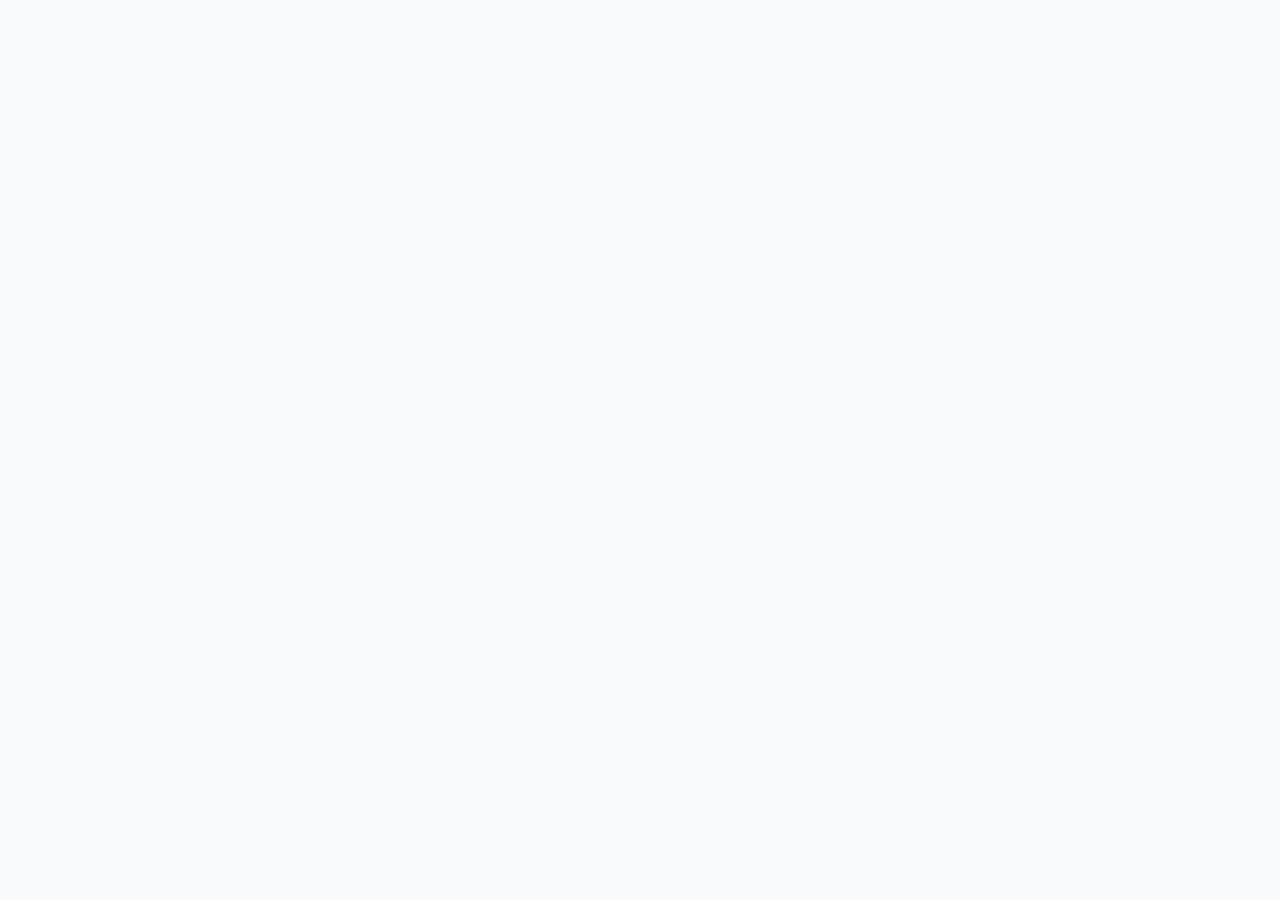
==== Frontend/habit.html @ 47358299 "Life dashboard" ====
<!DOCTYPE html>
<html lang="en">
<head>
    <meta charset="UTF-8">
    <meta name="viewport" content="width=device-width, initial-scale=1.0">
    <title>Habit</title>
    <link rel="stylesheet" href="css/habit.css">
    <link rel="stylesheet" href="css/global.css">
</head>
<body>
    
    <script src="js/habit.js"></script>
</body>
</html>
---- Frontend/css/global.css ----
@import url('https://fonts.googleapis.com/css2?family=Outfit:wght@300;400;500;600;700&display=swap');

:root {
    /* Define primary colors and theme variables */
    --primary: #6366f1;
    --primary-hover: #4f46e5;
    --secondary: #8b5cf6;
    --bg-color: #f8fafc;
    --text-color: #0f172a;
    --text-muted: #64748b;
    --card-bg: #ffffff;
    --card-shadow: 0 10px 15px -3px rgba(0, 0, 0, 0.05), 0 4px 6px -2px rgba(0, 0, 0, 0.025);
    --border-color: #e2e8f0;
    --success: #10b981;
    --danger: #ef4444;
    --radius: 12px;
    --transition: 0.3s ease;
}

* {
    margin: 0;
    padding: 0;
    box-sizing: border-box;
}

body {
    font-family: 'Outfit', sans-serif;
    background-color: var(--bg-color);
    color: var(--text-color);
    line-height: 1.6;
    display: flex;
    flex-direction: column;
    min-height: 100vh;
}

/* Navbar Styling */
.navbar {
    background: var(--card-bg);
    padding: 1rem 2rem;
    display: flex;
    justify-content: space-between;
    align-items: center;
    box-shadow: 0 4px 6px -1px rgba(0, 0, 0, 0.05);
    position: sticky;
    top: 0;
    z-index: 100;
}

.navbar .logo {
    font-size: 1.5rem;
    font-weight: 700;
    background: linear-gradient(135deg, var(--primary), var(--secondary));
    -webkit-background-clip: text;
    background-clip: text;
    -webkit-text-fill-color: transparent;
    color: transparent;
}

.nav-links {
    list-style: none;
    display: flex;
    gap: 1.5rem;
}

.nav-links a {
    text-decoration: none;
    color: var(--text-muted);
    font-weight: 500;
    transition: var(--transition);
    padding: 0.5rem 0.8rem;
    border-radius: 8px;
}

.nav-links a:hover,
.nav-links a.active {
    color: var(--primary);
    background-color: #e0e7ff;
}

/* Main Layout */
.container {
    flex: 1;
    width: 100%;
    max-width: 1000px;
    margin: 2rem auto;
    padding: 0 1.5rem;
}

/* Page Header */
.page-header {
    margin-bottom: 2rem;
    text-align: center;
}

.page-header h1 {
    font-size: 2.5rem;
    margin-bottom: 0.5rem;
    color: var(--text-color);
}

.page-header p {
    color: var(--text-muted);
    font-size: 1.1rem;
}

/* Card Styling */
.card {
    background: var(--card-bg);
    border-radius: var(--radius);
    padding: 1.5rem;
    box-shadow: var(--card-shadow);
    transition: var(--transition);
    border: 1px solid var(--border-color);
}

.card:hover {
    transform: translateY(-5px);
    box-shadow: 0 20px 25px -5px rgba(0, 0, 0, 0.1), 0 10px 10px -5px rgba(0, 0, 0, 0.04);
}

/* Global Forms & Inputs */
.input-group {
    display: flex;
    gap: 1rem;
    margin-bottom: 2rem;
    flex-wrap: wrap;
}

input[type="text"],
input[type="time"],
textarea {
    flex: 1;
    padding: 0.8rem 1rem;
    border: 2px solid var(--border-color);
    border-radius: 8px;
    font-family: inherit;
    font-size: 1rem;
    transition: var(--transition);
    outline: none;
}

input[type="text"]:focus,
input[type="time"]:focus,
textarea:focus {
    border-color: var(--primary);
    box-shadow: 0 0 0 3px rgba(99, 102, 241, 0.2);
}

button {
    background: linear-gradient(135deg, var(--primary), var(--secondary));
    color: white;
    border: none;
    padding: 0.8rem 1.5rem;
    border-radius: 8px;
    font-family: inherit;
    font-size: 1rem;
    font-weight: 600;
    cursor: pointer;
    transition: var(--transition);
}

button:hover {
    transform: translateY(-2px);
    box-shadow: 0 4px 12px rgba(99, 102, 241, 0.4);
}

button.danger {
    background: var(--danger);
}

button.danger:hover {
    box-shadow: 0 4px 12px rgba(239, 68, 68, 0.4);
}

/* Global Simple animations */
@keyframes fadeIn {
    from { opacity: 0; transform: translateY(10px); }
    to { opacity: 1; transform: translateY(0); }
}

.fade-in {
    animation: fadeIn 0.5s ease forwards;
}
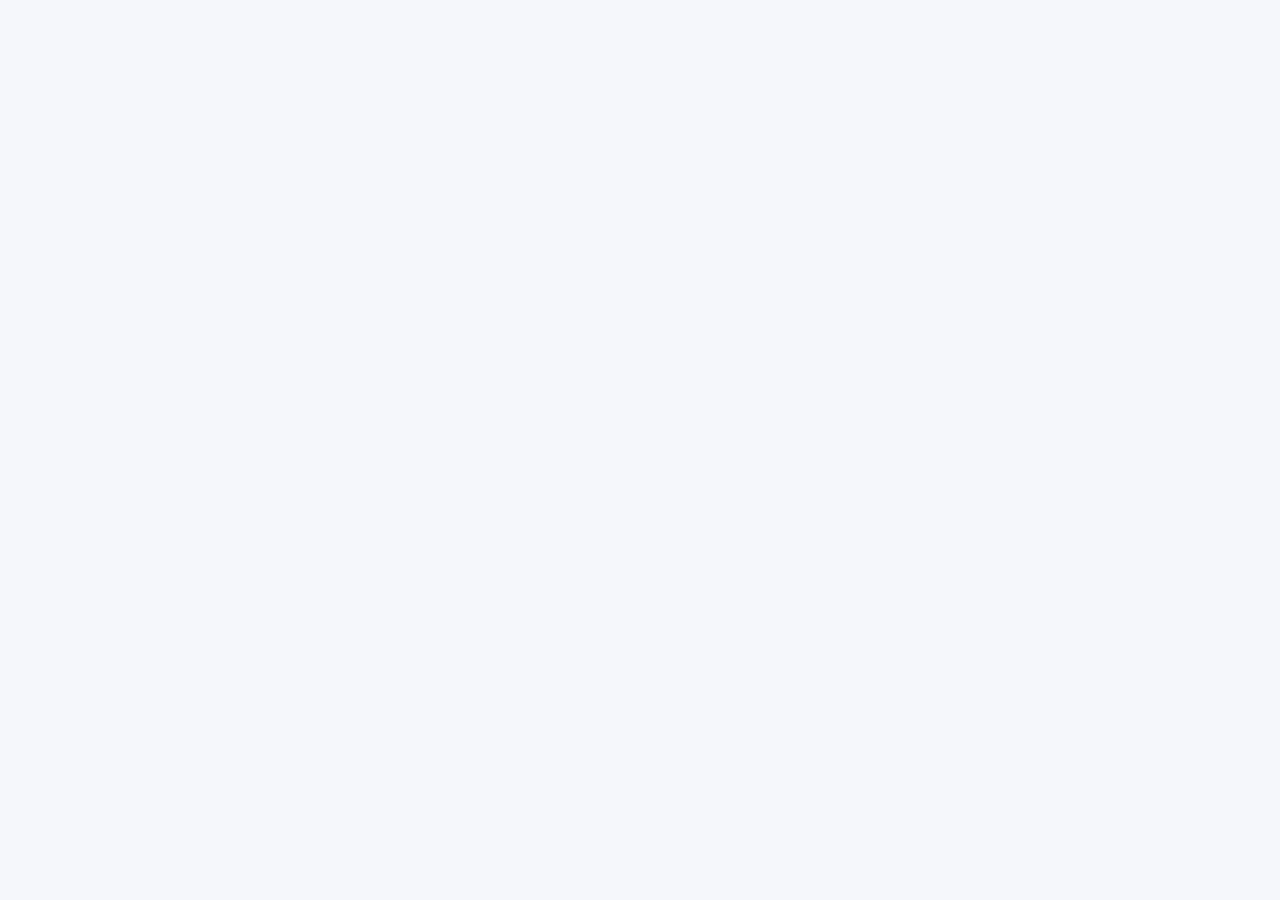
==== commit a490651c: "1st page completed" ====
--- a/Frontend/habit.html
+++ b/Frontend/habit.html
@@ -9,6 +9,7 @@
 </head>
 <body>
     
+    <script src="js/global.js"></script>
     <script src="js/habit.js"></script>
 </body>
 </html>
--- a/Frontend/css/global.css
+++ b/Frontend/css/global.css
@@ -2,10 +2,10 @@
 
 :root {
     /* Define primary colors and theme variables */
-    --primary: #6366f1;
+    --primary: #6366F1;
     --primary-hover: #4f46e5;
-    --secondary: #8b5cf6;
-    --bg-color: #f8fafc;
+    --secondary: #2FAE7A;
+    --bg-color: #F5F7FB;
     --text-color: #0f172a;
     --text-muted: #64748b;
     --card-bg: #ffffff;
@@ -46,14 +46,19 @@
     z-index: 100;
 }
 
-.navbar .logo {
+.logo {
     font-size: 1.5rem;
     font-weight: 700;
-    background: linear-gradient(135deg, var(--primary), var(--secondary));
+    background: var(--primary);
     -webkit-background-clip: text;
     background-clip: text;
     -webkit-text-fill-color: transparent;
     color: transparent;
+}
+
+.navbar ul{
+    display: flex;
+    gap: 12px;
 }
 
 .nav-links {
@@ -81,7 +86,7 @@
 .container {
     flex: 1;
     width: 100%;
-    max-width: 1000px;
+    max-width: 1200px;
     margin: 2rem auto;
     padding: 0 1.5rem;
 }
@@ -147,10 +152,10 @@
 }
 
 button {
-    background: linear-gradient(135deg, var(--primary), var(--secondary));
+    background: var(--secondary);
     color: white;
     border: none;
-    padding: 0.8rem 1.5rem;
+    padding: 0.625rem 1.3rem;
     border-radius: 8px;
     font-family: inherit;
     font-size: 1rem;
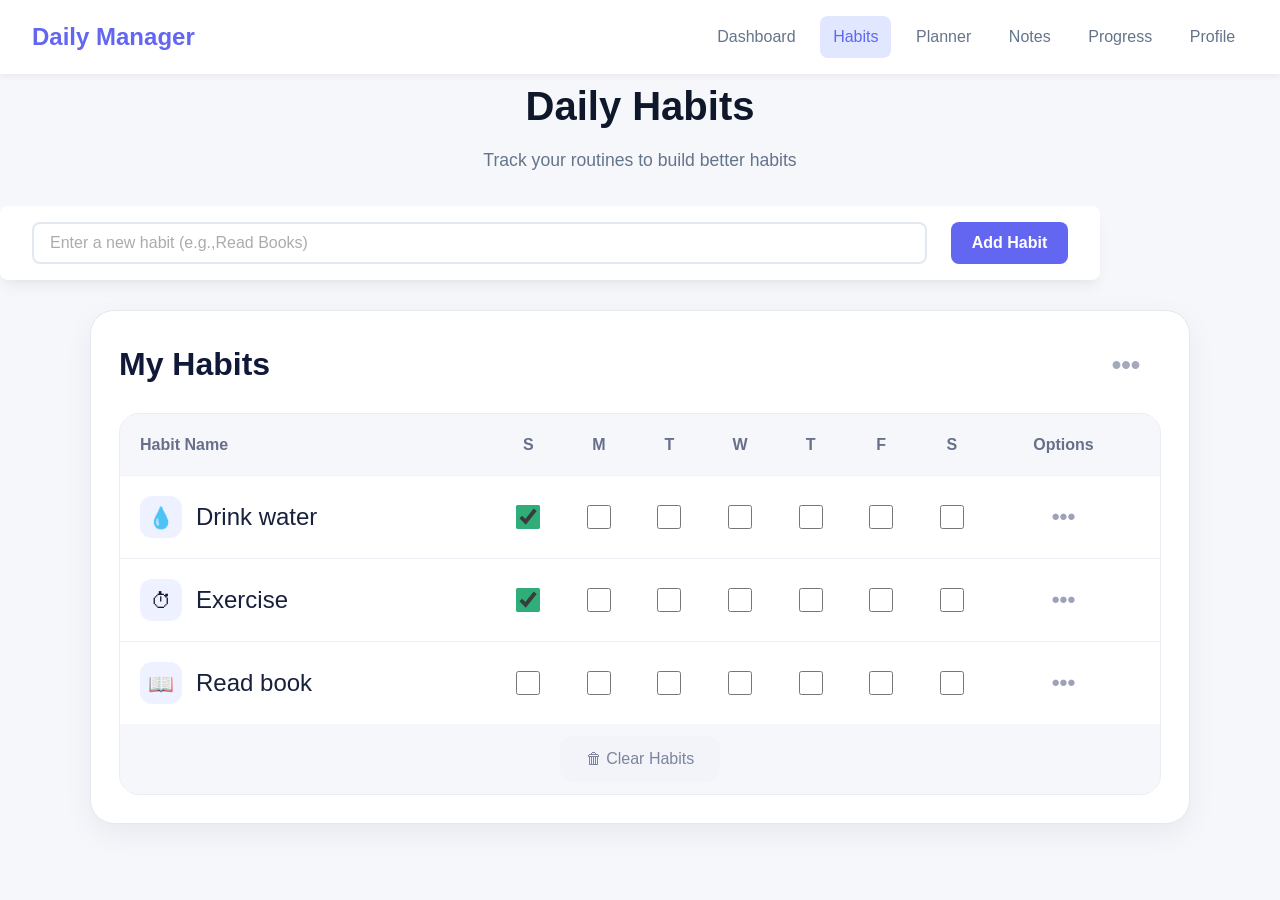
==== commit 99696a1b: "change" ====
--- a/Frontend/habit.html
+++ b/Frontend/habit.html
@@ -1,15 +1,118 @@
-<!DOCTYPE html>
+<!doctype html>
 <html lang="en">
-<head>
-    <meta charset="UTF-8">
-    <meta name="viewport" content="width=device-width, initial-scale=1.0">
+  <head>
+    <meta charset="UTF-8" />
+    <meta name="viewport" content="width=device-width, initial-scale=1.0" />
     <title>Habit</title>
-    <link rel="stylesheet" href="css/habit.css">
-    <link rel="stylesheet" href="css/global.css">
-</head>
-<body>
-    
+    <link rel="stylesheet" href="css/habit.css" />
+    <link rel="stylesheet" href="css/global.css" />
+  </head>
+  <body>
+    <nav class="navbar">
+      <div class="logo">Daily Manager</div>
+      <ul>
+        <li class="nav-links"><a href="index.html">Dashboard</a></li>
+        <li class="nav-links"><a href="habit.html">Habits</a></li>
+        <li class="nav-links"><a href="planner.html">Planner</a></li>
+        <li class="nav-links"><a href="notes.html">Notes</a></li>
+        <li class="nav-links"><a href="progress.html">Progress</a></li>
+        <li class="nav-links"><a href="profile.html">Profile</a></li>
+      </ul>
+    </nav>
+
+    <main>
+      <header class="page-header fade-in">
+        <h1 class="greeting-msg" id="greeting-msg">Daily Habits</h1>
+        <p id="curr-date">Track your routines to build better habits</p>
+      </header>
+      <section class="add-habits">
+        <input
+          type="text"
+          name="username"
+          placeholder="Enter a new habit (e.g.,Read Books)"
+        />
+        <button class="btn add-btn">Add Habit</button>
+      </section>
+      <section class="my-habits">
+        <div class="habits-card">
+          <div class="habits-header">
+            <h2>My Habits</h2>
+            <button class="more-btn">•••</button>
+          </div>
+
+          <div class="habits-table">
+            <div class="table-head">
+              <div class="col habit-col">Habit Name</div>
+              <div class="col day-col">S</div>
+              <div class="col day-col">M</div>
+              <div class="col day-col">T</div>
+              <div class="col day-col">W</div>
+              <div class="col day-col">T</div>
+              <div class="col day-col">F</div>
+              <div class="col day-col">S</div>
+              <div class="col option-col">Options</div>
+            </div>
+
+            <div class="table-row">
+              <div class="col habit-col habit-info">
+                <span class="habit-icon">💧</span>
+                <span class="habit-name">Drink water</span>
+              </div>
+              <div class="col day-col"><input type="checkbox" checked /></div>
+              <div class="col day-col"><input type="checkbox" /></div>
+              <div class="col day-col"><input type="checkbox" /></div>
+              <div class="col day-col"><input type="checkbox" /></div>
+              <div class="col day-col"><input type="checkbox" /></div>
+              <div class="col day-col"><input type="checkbox" /></div>
+              <div class="col day-col"><input type="checkbox" /></div>
+              <div class="col option-col">
+                <button class="dots-btn">•••</button>
+              </div>
+            </div>
+
+            <div class="table-row">
+              <div class="col habit-col habit-info">
+                <span class="habit-icon">⏱</span>
+                <span class="habit-name">Exercise</span>
+              </div>
+              <div class="col day-col"><input type="checkbox" checked /></div>
+              <div class="col day-col"><input type="checkbox" /></div>
+              <div class="col day-col"><input type="checkbox" /></div>
+              <div class="col day-col"><input type="checkbox" /></div>
+              <div class="col day-col"><input type="checkbox" /></div>
+              <div class="col day-col"><input type="checkbox" /></div>
+              <div class="col day-col"><input type="checkbox" /></div>
+              <div class="col option-col">
+                <button class="dots-btn">•••</button>
+              </div>
+            </div>
+
+            <div class="table-row">
+              <div class="col habit-col habit-info">
+                <span class="habit-icon">📖</span>
+                <span class="habit-name">Read book</span>
+              </div>
+              <div class="col day-col"><input type="checkbox" /></div>
+              <div class="col day-col"><input type="checkbox" /></div>
+              <div class="col day-col"><input type="checkbox" /></div>
+              <div class="col day-col"><input type="checkbox" /></div>
+              <div class="col day-col"><input type="checkbox" /></div>
+              <div class="col day-col"><input type="checkbox" /></div>
+              <div class="col day-col"><input type="checkbox" /></div>
+              <div class="col option-col">
+                <button class="dots-btn">•••</button>
+              </div>
+            </div>
+
+            <div class="clear-wrap">
+              <button class="clear-btn">🗑 Clear Habits</button>
+            </div>
+          </div>
+        </div>
+      </section>
+    </main>
+
     <script src="js/global.js"></script>
     <script src="js/habit.js"></script>
-</body>
-</html>+  </body>
+</html>
--- a/Frontend/css/habit.css
+++ b/Frontend/css/habit.css
@@ -0,0 +1,172 @@
+.add-habits{
+    display: flex;
+    justify-self: center;
+    background-color: #ffffff;
+    max-width: 1100px;
+    padding: 16px 32px;
+    gap: 24px;
+    box-shadow: var(--card-shadow);
+    border-radius: 8px;
+}
+
+.add-habits input{
+    height: 42px;
+    width: 900px;
+}
+.add-habits input::placeholder{
+    opacity: .6;
+}
+.add-habits button{
+    background-color: #6366F1;
+}
+
+.my-habits {
+  padding: 30px 0;
+}
+
+.habits-card {
+  width: 90%;
+  max-width: 1100px;
+  margin: auto;
+  background: #ffffff;
+  border: 1px solid #e7e7ef;
+  border-radius: 24px;
+  box-shadow: 0 10px 30px rgba(20, 24, 60, 0.06);
+  padding: 28px;
+}
+
+.habits-header {
+  display: flex;
+  justify-content: space-between;
+  align-items: center;
+  margin-bottom: 22px;
+}
+
+.habits-header h2 {
+  font-size: 2rem;
+  font-weight: 700;
+  color: #101938;
+  margin: 0;
+}
+
+.more-btn {
+  border: none;
+  background: transparent;
+  font-size: 1.7rem;
+  color: #a4aabc;
+  cursor: pointer;
+}
+
+.habits-table {
+  background: #f8f9ff;
+  border-radius: 20px;
+  overflow: hidden;
+  border: 1px solid #ececf4;
+}
+
+.table-head,
+.table-row {
+  display: grid;
+  grid-template-columns: 3fr repeat(7, 0.6fr) 1.3fr;
+  align-items: center;
+}
+
+.table-head {
+  background: #F5F7FB;
+  padding: 18px 20px;
+  font-weight: 600;
+  color: #66708a;
+  font-size: 1rem;
+}
+
+.table-row {
+  background: #ffffff;
+  padding: 18px 20px;
+  border-top: 1px solid #f0f1f7;
+}
+
+.col {
+  display: flex;
+  align-items: center;
+  justify-content: center;
+}
+
+.habit-col {
+  justify-content: flex-start;
+}
+
+.habit-info {
+  gap: 14px;
+}
+
+
+.habit-icon {
+  width: 42px;
+  height: 42px;
+  border-radius: 12px;
+  background: #eef1ff;
+  display: flex;
+  align-items: center;
+  justify-content: center;
+  font-size: 1.3rem;
+}
+
+.habit-name {
+  font-size: 1.5rem;
+  font-weight: 500;
+  color: #18213c;
+}
+
+.day-col input[type="checkbox"] {
+  width: 24px;
+  height: 24px;
+  accent-color: var(--secondary);
+  cursor: pointer;
+}
+
+.option-btn,
+.dots-btn,
+.clear-btn {
+  border: none;
+  cursor: pointer;
+  transition: 0.3s ease;
+}
+
+.option-btn {
+  background: #f3f4fa;
+  color: #5c6680;
+  padding: 10px 18px;
+  border-radius: 12px;
+  font-size: 0.95rem;
+}
+
+.option-btn:hover {
+  background: #e9ebf5;
+}
+
+.dots-btn {
+  background: transparent;
+  font-size: 1.4rem;
+  color: #9ca3b8;
+}
+
+.clear-wrap {
+  display: flex;
+  justify-content: center;
+  padding: 12px 18px;
+  background: #F5F7FB;
+}
+
+.clear-btn {
+  background: #f3f4fa;
+  color: #7c859d;
+  padding: 14px 26px;
+  border-radius: 14px;
+  font-size: 1rem;
+  font-weight: 500;
+}
+
+.clear-btn:hover {
+  background: #e7eaf4;
+}
+
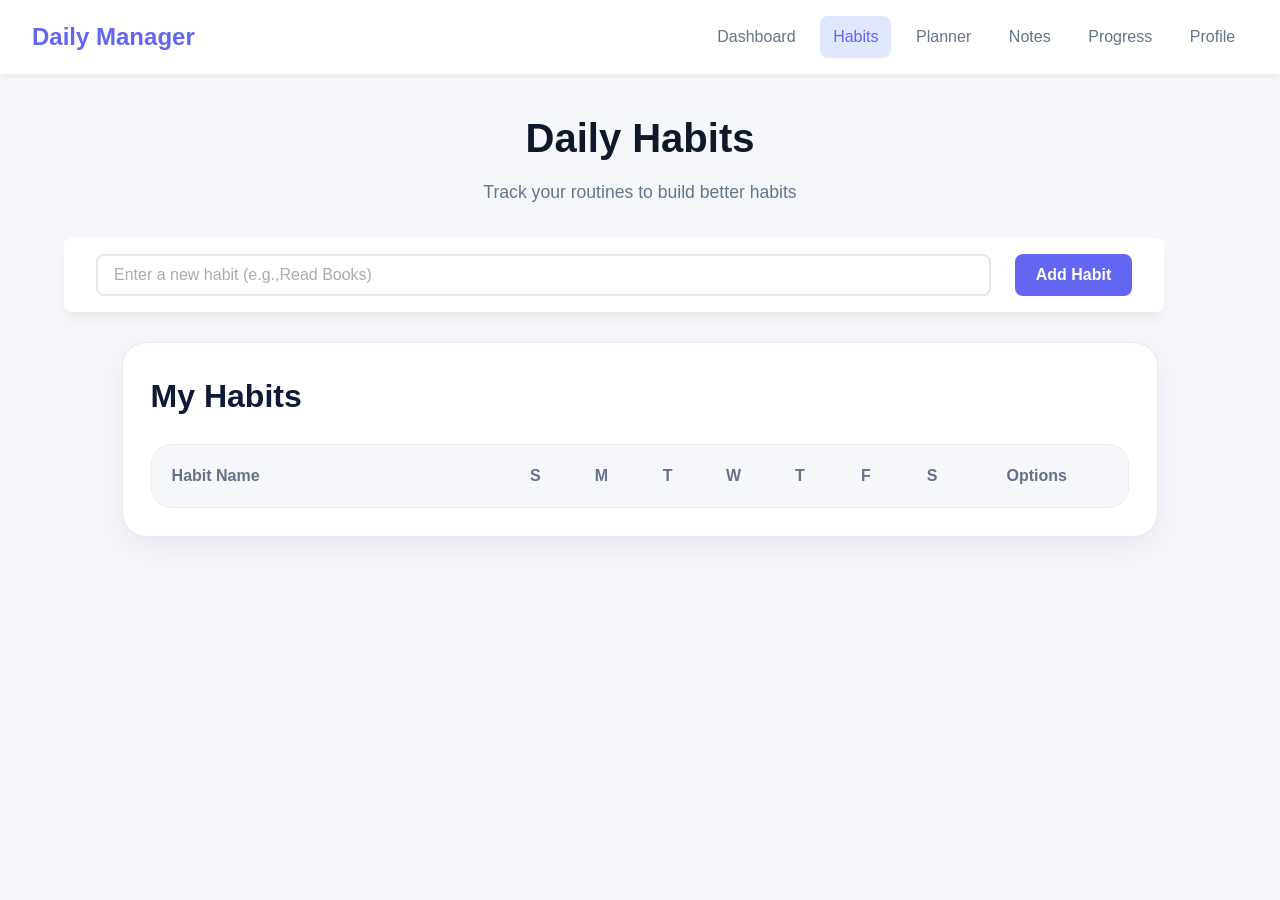
==== commit 0e7b4886: "change" ====
--- a/Frontend/habit.html
+++ b/Frontend/habit.html
@@ -20,24 +20,24 @@
       </ul>
     </nav>
 
-    <main>
+    <main class="container">
       <header class="page-header fade-in">
         <h1 class="greeting-msg" id="greeting-msg">Daily Habits</h1>
         <p id="curr-date">Track your routines to build better habits</p>
       </header>
       <section class="add-habits">
-        <input
+        <input id="habit-input"
           type="text"
           name="username"
           placeholder="Enter a new habit (e.g.,Read Books)"
         />
-        <button class="btn add-btn">Add Habit</button>
+        <button class="btn add-btn" id="add-btn">Add Habit</button>
       </section>
       <section class="my-habits">
         <div class="habits-card">
           <div class="habits-header">
             <h2>My Habits</h2>
-            <button class="more-btn">•••</button>
+            <!-- <button class="more-btn">•••</button> -->
           </div>
 
           <div class="habits-table">
@@ -52,10 +52,9 @@
               <div class="col day-col">S</div>
               <div class="col option-col">Options</div>
             </div>
-
+            <ul id="habits-list">
             <div class="table-row">
               <div class="col habit-col habit-info">
-                <span class="habit-icon">💧</span>
                 <span class="habit-name">Drink water</span>
               </div>
               <div class="col day-col"><input type="checkbox" checked /></div>
@@ -69,44 +68,7 @@
                 <button class="dots-btn">•••</button>
               </div>
             </div>
-
-            <div class="table-row">
-              <div class="col habit-col habit-info">
-                <span class="habit-icon">⏱</span>
-                <span class="habit-name">Exercise</span>
-              </div>
-              <div class="col day-col"><input type="checkbox" checked /></div>
-              <div class="col day-col"><input type="checkbox" /></div>
-              <div class="col day-col"><input type="checkbox" /></div>
-              <div class="col day-col"><input type="checkbox" /></div>
-              <div class="col day-col"><input type="checkbox" /></div>
-              <div class="col day-col"><input type="checkbox" /></div>
-              <div class="col day-col"><input type="checkbox" /></div>
-              <div class="col option-col">
-                <button class="dots-btn">•••</button>
-              </div>
-            </div>
-
-            <div class="table-row">
-              <div class="col habit-col habit-info">
-                <span class="habit-icon">📖</span>
-                <span class="habit-name">Read book</span>
-              </div>
-              <div class="col day-col"><input type="checkbox" /></div>
-              <div class="col day-col"><input type="checkbox" /></div>
-              <div class="col day-col"><input type="checkbox" /></div>
-              <div class="col day-col"><input type="checkbox" /></div>
-              <div class="col day-col"><input type="checkbox" /></div>
-              <div class="col day-col"><input type="checkbox" /></div>
-              <div class="col day-col"><input type="checkbox" /></div>
-              <div class="col option-col">
-                <button class="dots-btn">•••</button>
-              </div>
-            </div>
-
-            <div class="clear-wrap">
-              <button class="clear-btn">🗑 Clear Habits</button>
-            </div>
+            </ul>
           </div>
         </div>
       </section>
--- a/Frontend/css/habit.css
+++ b/Frontend/css/habit.css
@@ -11,7 +11,7 @@
 
 .add-habits input{
     height: 42px;
-    width: 900px;
+    width: 830px;
 }
 .add-habits input::placeholder{
     opacity: .6;
@@ -150,21 +150,7 @@
   color: #9ca3b8;
 }
 
-.clear-wrap {
-  display: flex;
-  justify-content: center;
-  padding: 12px 18px;
-  background: #F5F7FB;
-}
 
-.clear-btn {
-  background: #f3f4fa;
-  color: #7c859d;
-  padding: 14px 26px;
-  border-radius: 14px;
-  font-size: 1rem;
-  font-weight: 500;
-}
 
 .clear-btn:hover {
   background: #e7eaf4;
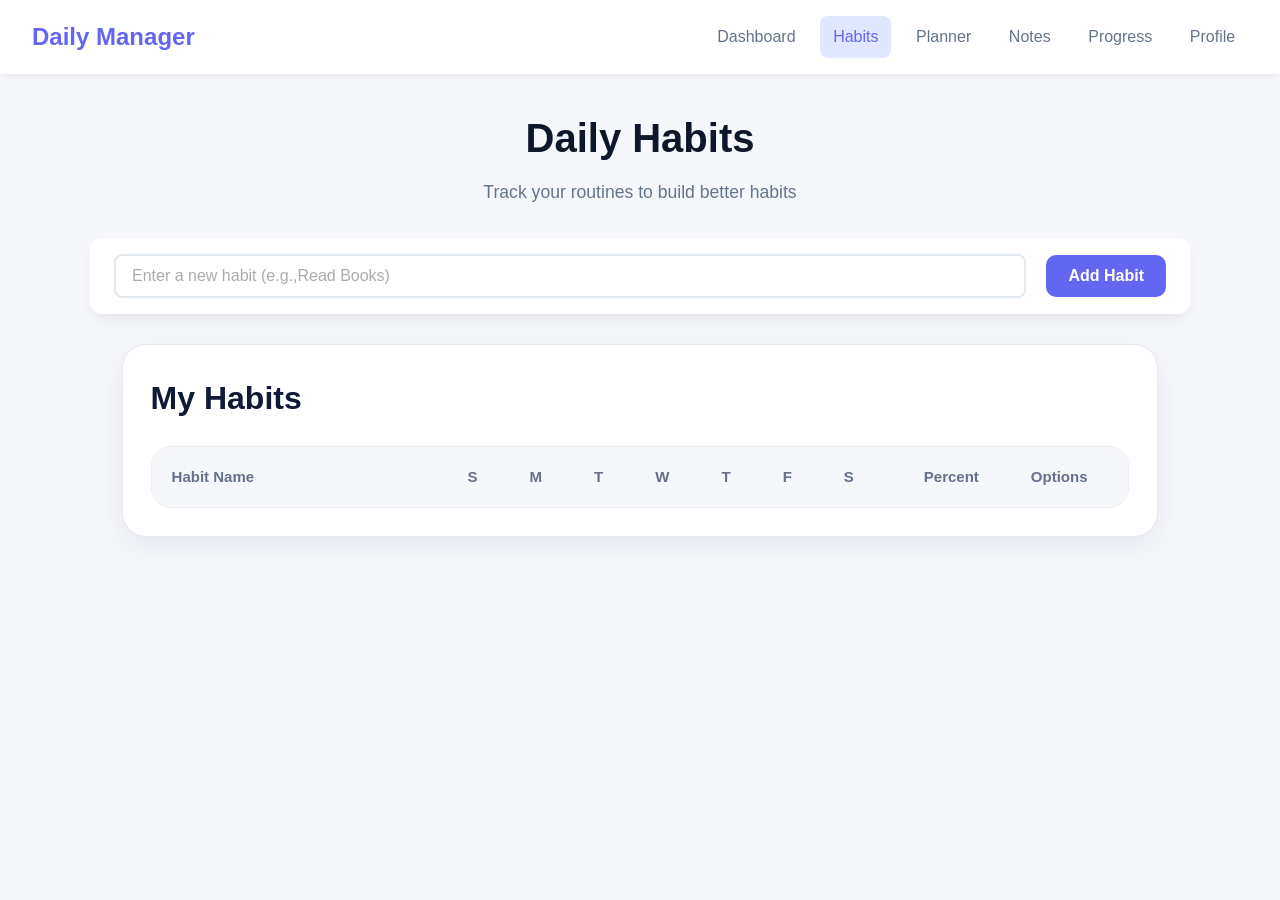
==== commit 8736ac0f: "update" ====
--- a/Frontend/habit.html
+++ b/Frontend/habit.html
@@ -25,49 +25,52 @@
         <h1 class="greeting-msg" id="greeting-msg">Daily Habits</h1>
         <p id="curr-date">Track your routines to build better habits</p>
       </header>
-      <section class="add-habits">
-        <input id="habit-input"
+      <form class="add-habits">
+        <input
+          id="habit-input"
           type="text"
           name="username"
           placeholder="Enter a new habit (e.g.,Read Books)"
         />
-        <button class="btn add-btn" id="add-btn">Add Habit</button>
-      </section>
+        <button class="btn add-btn" id="add-btn" type="submit">Add Habit</button>
+      </form>
       <section class="my-habits">
         <div class="habits-card">
           <div class="habits-header">
             <h2>My Habits</h2>
-            <!-- <button class="more-btn">•••</button> -->
           </div>
 
           <div class="habits-table">
             <div class="table-head">
-              <div class="col habit-col">Habit Name</div>
-              <div class="col day-col">S</div>
-              <div class="col day-col">M</div>
-              <div class="col day-col">T</div>
-              <div class="col day-col">W</div>
-              <div class="col day-col">T</div>
-              <div class="col day-col">F</div>
-              <div class="col day-col">S</div>
+              <div class="col habit-col habit-head">Habit Name</div>
+              <div class="col days-head">
+                <div class="col day-col">S</div>
+                <div class="col day-col">M</div>
+                <div class="col day-col">T</div>
+                <div class="col day-col">W</div>
+                <div class="col day-col">T</div>
+                <div class="col day-col">F</div>
+                <div class="col day-col">S</div>
+              </div>
+              <div class="col percent-col percent-head">Percent</div>
               <div class="col option-col">Options</div>
             </div>
             <ul id="habits-list">
-            <div class="table-row">
-              <div class="col habit-col habit-info">
-                <span class="habit-name">Drink water</span>
-              </div>
-              <div class="col day-col"><input type="checkbox" checked /></div>
-              <div class="col day-col"><input type="checkbox" /></div>
-              <div class="col day-col"><input type="checkbox" /></div>
-              <div class="col day-col"><input type="checkbox" /></div>
-              <div class="col day-col"><input type="checkbox" /></div>
-              <div class="col day-col"><input type="checkbox" /></div>
-              <div class="col day-col"><input type="checkbox" /></div>
-              <div class="col option-col">
-                <button class="dots-btn">•••</button>
-              </div>
-            </div>
+              <!-- <div class="table-row">
+                <div class="col habit-col habit-info">
+                  <span class="habit-name">Drink water</span>
+                </div>
+                <div class="col day-col"><input type="checkbox" checked /></div>
+                <div class="col day-col"><input type="checkbox" /></div>
+                <div class="col day-col"><input type="checkbox" /></div>
+                <div class="col day-col"><input type="checkbox" /></div>
+                <div class="col day-col"><input type="checkbox" /></div>
+                <div class="col day-col"><input type="checkbox" /></div>
+                <div class="col day-col"><input type="checkbox" /></div>
+                <div class="col option-col">
+                  <button class="dots-btn">•••</button>
+                </div>
+              </div> -->
             </ul>
           </div>
         </div>
--- a/Frontend/css/habit.css
+++ b/Frontend/css/habit.css
@@ -1,23 +1,41 @@
-.add-habits{
-    display: flex;
-    justify-self: center;
-    background-color: #ffffff;
-    max-width: 1100px;
-    padding: 16px 32px;
-    gap: 24px;
-    box-shadow: var(--card-shadow);
-    border-radius: 8px;
+.add-habits {
+  display: flex;
+  justify-content: center;
+  align-items: center;
+  background-color: #ffffff;
+  max-width: 1100px;
+  margin: 0 auto;
+  padding: 16px 24px;
+  gap: 20px;
+  box-shadow: var(--card-shadow);
+  border-radius: 12px;
 }
 
-.add-habits input{
-    height: 42px;
-    width: 830px;
+.add-habits input {
+  flex: 1;
+  height: 44px;
+  padding: 0 14px;
+  border: 1px solid #d9deea;
+  border-radius: 10px;
+  font-size: 15px;
+  outline: none;
 }
-.add-habits input::placeholder{
-    opacity: .6;
+
+.add-habits input:focus {
+  border-color: #6366f1;
 }
-.add-habits button{
-    background-color: #6366F1;
+
+.add-habits input::placeholder {
+  opacity: 0.6;
+}
+
+.add-habits button {
+  background-color: #6366f1;
+  color: #ffffff;
+  border: none;
+  padding: 12px 22px;
+  border-radius: 10px;
+  cursor: pointer;
 }
 
 .my-habits {
@@ -43,18 +61,10 @@
 }
 
 .habits-header h2 {
-  font-size: 2rem;
+  font-size: 32px;
   font-weight: 700;
   color: #101938;
   margin: 0;
-}
-
-.more-btn {
-  border: none;
-  background: transparent;
-  font-size: 1.7rem;
-  color: #a4aabc;
-  cursor: pointer;
 }
 
 .habits-table {
@@ -67,16 +77,16 @@
 .table-head,
 .table-row {
   display: grid;
-  grid-template-columns: 3fr repeat(7, 0.6fr) 1.3fr;
+  grid-template-columns: 2.8fr repeat(7, 0.6fr) 1fr 1fr;
   align-items: center;
 }
 
 .table-head {
-  background: #F5F7FB;
+  background: #f5f7fb;
   padding: 18px 20px;
   font-weight: 600;
   color: #66708a;
-  font-size: 1rem;
+  font-size: 15px;
 }
 
 .table-row {
@@ -95,64 +105,70 @@
   justify-content: flex-start;
 }
 
+
 .habit-info {
   gap: 14px;
 }
 
-
-.habit-icon {
-  width: 42px;
-  height: 42px;
-  border-radius: 12px;
-  background: #eef1ff;
-  display: flex;
-  align-items: center;
-  justify-content: center;
-  font-size: 1.3rem;
-}
-
 .habit-name {
-  font-size: 1.5rem;
+  font-size: 22px;
   font-weight: 500;
   color: #18213c;
+
 }
+.habit-head{
+  margin-right: 30px;
+  min-width: 196px;
+}
+.days-head{
+  margin: 0 70px;
+  gap: 52px;
 
-.day-col input[type="checkbox"] {
-  width: 24px;
-  height: 24px;
+}
+.checkbox{
+  width: 20px;
+  height: 20px;
   accent-color: var(--secondary);
   cursor: pointer;
 }
 
-.option-btn,
-.dots-btn,
-.clear-btn {
+.percent-col {
+  justify-content: center;
+}
+.percent-head{
+  margin-right: 52px;
+}
+.percent-badge {
+  background: #eef2ff;
+  color: #4f46e5;
+  font-size: 14px;
+  font-weight: 600;
+  padding: 8px 14px;
+  border-radius: 999px;
+  min-width: 58px;
+  text-align: center;
+}
+
+.option-col {
+  justify-content: center;
+}
+
+.dots-btn {
   border: none;
+  background: transparent;
+  font-size: 22px;
+  color: #9ca3b8;
   cursor: pointer;
   transition: 0.3s ease;
 }
 
-.option-btn {
-  background: #f3f4fa;
-  color: #5c6680;
-  padding: 10px 18px;
-  border-radius: 12px;
-  font-size: 0.95rem;
+.dots-btn:hover {
+  color: #6366f1;
 }
 
-.option-btn:hover {
-  background: #e9ebf5;
+#habits-list {
+  list-style: none;
+  margin: 0;
+  padding: 0;
 }
 
-.dots-btn {
-  background: transparent;
-  font-size: 1.4rem;
-  color: #9ca3b8;
-}
-
-
-
-.clear-btn:hover {
-  background: #e7eaf4;
-}
-
